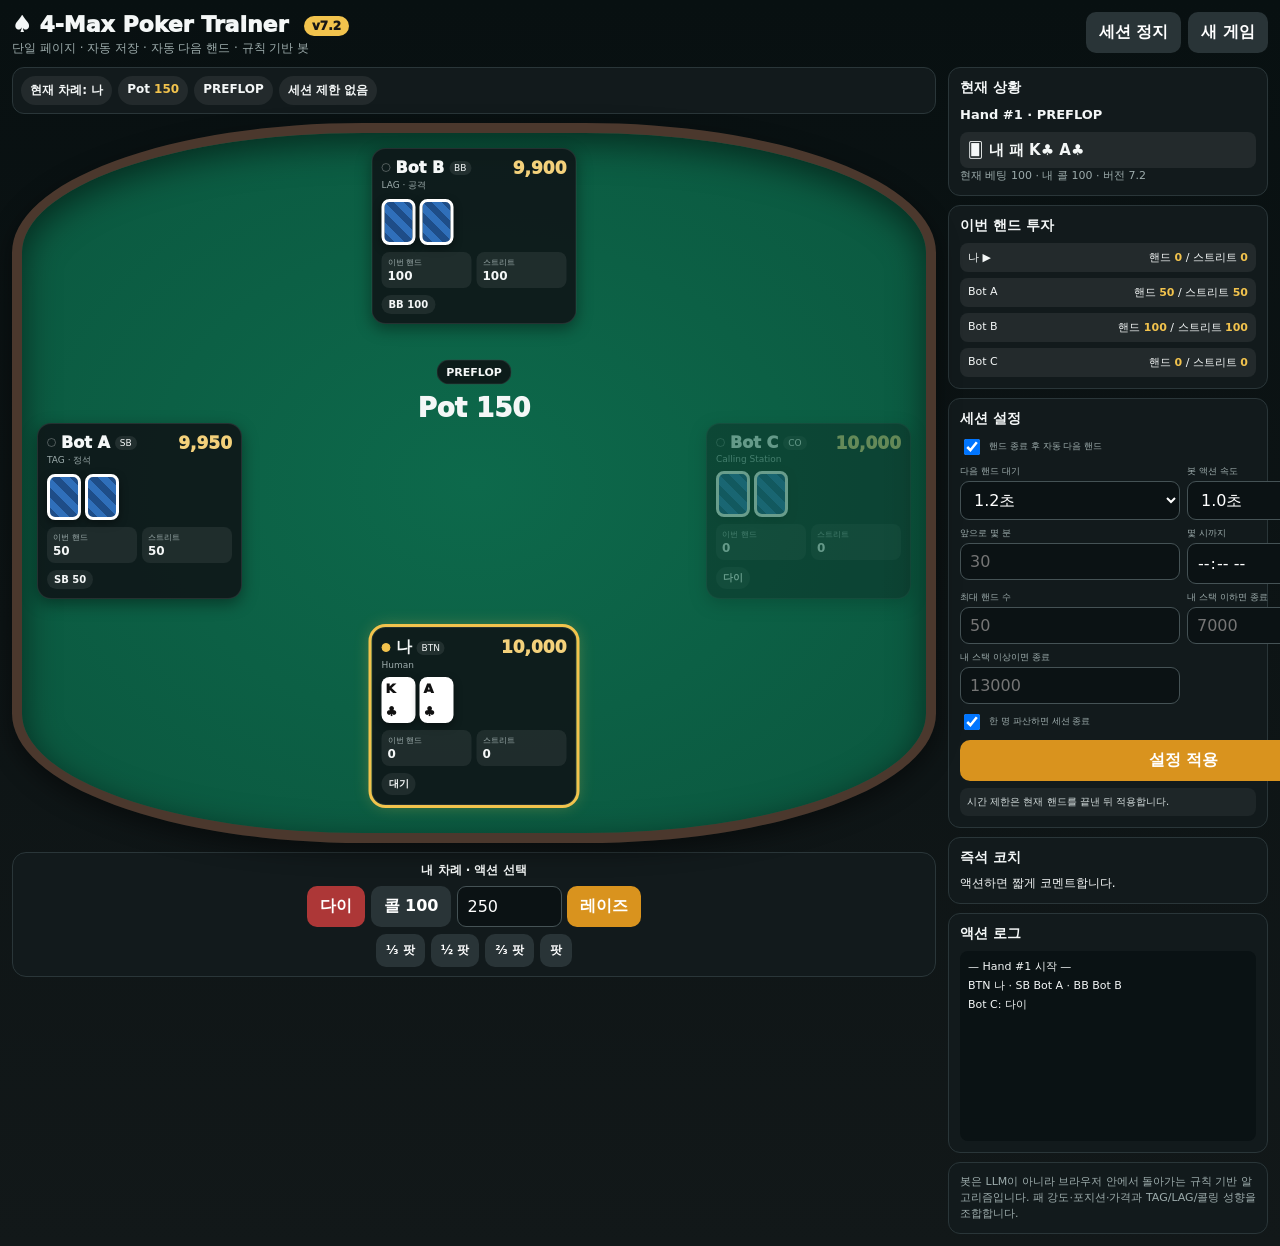
==== index.html @ 255a06b4 "Replace broken loader with standalone v7.2 page" ====
<!doctype html>
<html lang="ko">
<head>
<meta charset="utf-8">
<meta name="viewport" content="width=device-width,initial-scale=1,viewport-fit=cover">
<title>Poker Trainer v7.2</title>
<link rel="stylesheet" href="style.css?v=72">
</head>
<body>
<div class="wrap">
 <div class="top">
  <div><div class="brand">♠ 4-Max Poker Trainer <span class="badge">v7.2</span></div><div class="sub">단일 페이지 · 자동 저장 · 자동 다음 핸드 · 규칙 기반 봇</div></div>
  <div class="topBtns"><button id="pause">세션 정지</button><button id="new">새 게임</button></div>
 </div>

 <div class="layout">
  <div class="left">
   <div class="hud">
    <div class="chip" id="hTurn">현재 차례: -</div><div class="chip" id="hPot">Pot <b>0</b></div><div class="chip" id="hStreet">PRE-FLOP</div><div class="chip" id="hTimer">세션 제한 없음</div>
   </div>
   <div class="table">
    <div id="seat0" class="seat s0"></div><div id="seat1" class="seat s1"></div><div id="seat2" class="seat s2"></div><div id="seat3" class="seat s3"></div>
    <div class="center"><div class="street" id="street">PRE-FLOP</div><div class="pot" id="pot">Pot 0</div><div class="board" id="board"></div></div>
   </div>
   <div class="controls" id="controls">
    <div class="ctitle" id="ctitle">내 차례를 기다리는 중</div>
    <div class="mainActions">
     <button id="fold" class="danger">다이</button><button id="call">체크/콜</button>
     <div class="raise"><input id="amount" type="number" step="50" value="250"><button id="raise" class="primary">베팅/레이즈</button></div>
    </div>
    <div class="sizeActions"><button data-f=".333">⅓ 팟</button><button data-f=".5">½ 팟</button><button data-f=".667">⅔ 팟</button><button data-f="1">팟</button></div>
   </div>
  </div>

  <div class="side">
   <div class="panel"><h3>현재 상황</h3><div id="status" class="status"></div><div id="info" class="small"></div></div>
   <div class="panel"><h3>이번 핸드 투자</h3><div id="summary" class="sum"></div></div>
   <div class="panel">
    <h3>세션 설정</h3>
    <div class="grid">
     <div class="field wide"><label class="check"><input id="auto" type="checkbox" checked> 핸드 종료 후 자동 다음 핸드</label></div>
     <div class="field"><label>다음 핸드 대기</label><select id="nextDelay"><option value="800">0.8초</option><option value="1200" selected>1.2초</option><option value="1800">1.8초</option><option value="2500">2.5초</option></select></div>
     <div class="field"><label>봇 액션 속도</label><select id="botDelay"><option value="600">0.6초</option><option value="850">0.85초</option><option value="1000" selected>1.0초</option><option value="1300">1.3초</option></select></div>
     <div class="field"><label>앞으로 몇 분</label><input id="mins" type="number" min="0" placeholder="30"></div>
     <div class="field"><label>몇 시까지</label><input id="until" type="time"></div>
     <div class="field"><label>최대 핸드 수</label><input id="hands" type="number" min="0" placeholder="50"></div>
     <div class="field"><label>내 스택 이하면 종료</label><input id="loss" type="number" min="0" step="50" placeholder="7000"></div>
     <div class="field"><label>내 스택 이상이면 종료</label><input id="profit" type="number" min="0" step="50" placeholder="13000"></div>
     <div class="field wide"><label class="check"><input id="bust" type="checkbox" checked> 한 명 파산하면 세션 종료</label></div>
     <div class="field wide"><button id="apply" class="primary">설정 적용</button></div>
    </div><div class="msg" id="msg">시간 제한은 현재 핸드를 끝낸 뒤 적용합니다.</div>
   </div>
   <div class="panel"><h3>즉석 코치</h3><div id="coach" class="coach">액션하면 짧게 코멘트합니다.</div></div>
   <div class="panel"><h3>액션 로그</h3><div id="log" class="log"></div></div>
   <div class="panel small">봇은 LLM이 아니라 브라우저 안에서 돌아가는 규칙 기반 알고리즘입니다. 패 강도·포지션·가격과 TAG/LAG/콜링 성향을 조합합니다.</div>
  </div>
 </div>
</div>
<script src="app.js?v=72"></script>
</body>
</html>
---- style.css ----
:root{--bg:#091011;--panel:#121a1c;--line:#2a3639;--text:#f4f7f7;--muted:#9dacac;--gold:#f2c34d;--red:#ad3737;--felt:#0b573f;--felt2:#0d694b;--wood:#4b382d;--pill:#ffffff12}
*{box-sizing:border-box}html,body{margin:0;min-height:100%;background:linear-gradient(#081011,#121819);color:var(--text);font-family:system-ui,-apple-system,Segoe UI,Roboto,"Noto Sans KR",sans-serif}
button,input,select{font:inherit}button{border:0;border-radius:10px;padding:10px 13px;background:#293437;color:white;font-weight:800;cursor:pointer}button.primary{background:#d9931e}button.danger{background:var(--red)}button:disabled{opacity:.4}
input,select{background:#0b1214;color:#fff;border:1px solid #455255;border-radius:9px;padding:8px 9px}
.wrap{max-width:1320px;margin:auto;padding:12px}.top{display:flex;justify-content:space-between;gap:12px;align-items:flex-start;flex-wrap:wrap;margin-bottom:10px}
.brand{font-weight:950;font-size:22px}.badge{display:inline-block;margin-left:8px;padding:3px 8px;border-radius:999px;background:var(--gold);color:#161616;font-size:12px;vertical-align:2px}.sub{font-size:12px;color:var(--muted);margin-top:3px}
.topBtns{display:flex;gap:7px}.layout{display:grid;grid-template-columns:minmax(690px,1fr) 320px;gap:12px}.left{display:flex;flex-direction:column;gap:9px}
.hud{display:flex;gap:6px;flex-wrap:wrap;background:var(--panel);border:1px solid var(--line);border-radius:12px;padding:8px}.chip{background:var(--pill);border-radius:999px;padding:6px 9px;font-size:12px;font-weight:850}.chip b{color:var(--gold)}
.table{position:relative;min-height:720px;border:10px solid var(--wood);border-radius:38%/18%;background:radial-gradient(ellipse,var(--felt2),var(--felt));box-shadow:inset 0 10px 35px #0008,0 8px 25px #0007;overflow:hidden}
.center{position:absolute;left:50%;top:43%;transform:translate(-50%,-50%);text-align:center;width:72%;pointer-events:none}.street{display:inline-block;padding:5px 9px;border-radius:999px;background:#0d1517e8;border:1px solid #ffffff18;font-size:11px;font-weight:900}.pot{font-size:26px;font-weight:950;margin:8px 0}.board{display:flex;justify-content:center;gap:6px;min-height:78px}
.card{width:54px;height:75px;background:#fff;color:#111;border-radius:8px;display:flex;flex-direction:column;justify-content:space-between;padding:6px;box-shadow:0 3px 9px #0006;font-weight:950;font-size:19px}.card.red{color:#c42f2f}.card.back{background:repeating-linear-gradient(45deg,#1e4d88,#1e4d88 7px,#2f6fba 7px,#2f6fba 14px);border:3px solid #fff;color:transparent}
.seat{position:absolute;width:205px;padding:9px;background:#0f1719e8;border:1px solid #ffffff18;border-radius:14px;box-shadow:0 5px 16px #0006}.seat.turn{outline:3px solid var(--gold);box-shadow:0 0 17px #f2c34d55}.seat.fold{opacity:.38}.s0{left:50%;bottom:28px;transform:translateX(-50%)}.s1{left:15px;top:54%;transform:translateY(-50%)}.s2{left:50%;top:15px;transform:translateX(-50%)}.s3{right:15px;top:54%;transform:translateY(-50%)}
.head{display:flex;justify-content:space-between;gap:6px}.nl{display:flex;gap:5px;align-items:center;flex-wrap:wrap}.dot{width:9px;height:9px;border-radius:50%;border:1px solid #ffffff44}.dot.on{background:var(--gold);border-color:var(--gold)}.name{font-weight:950}.pos{font-size:9px;background:#ffffff16;border-radius:999px;padding:2px 5px}.style{font-size:9px;color:var(--muted);margin-top:2px}.stack{font-weight:950;color:#f3d17b;font-size:17px}.cards{display:flex;gap:4px;margin-top:7px;min-height:45px}.cards .card{width:34px;height:46px;font-size:13px;padding:4px}
.stats{display:grid;grid-template-columns:1fr 1fr;gap:5px;margin-top:7px}.stat{padding:5px 6px;border-radius:8px;background:var(--pill)}.lab{font-size:8px;color:var(--muted)}.val{font-size:12px;font-weight:900;margin-top:1px}.act{display:inline-block;margin-top:7px;background:#ffffff12;border-radius:999px;padding:4px 7px;font-size:10px;font-weight:850}
.controls{background:var(--panel);border:1px solid var(--line);border-radius:14px;padding:9px}.ctitle{text-align:center;font-size:12px;font-weight:900;margin-bottom:7px}.mainActions,.sizeActions{display:flex;justify-content:center;gap:6px;flex-wrap:wrap;align-items:center}.sizeActions{margin-top:7px}.sizeActions button{font-size:12px;padding:8px 10px}.raise{display:flex;gap:5px}.raise input{width:105px}
.side{display:flex;flex-direction:column;gap:9px}.panel{background:var(--panel);border:1px solid var(--line);border-radius:12px;padding:11px}.panel h3{font-size:14px;margin:0 0 8px}.status{font-size:13px;font-weight:800;line-height:1.5}.mine{margin-top:7px;padding:7px 8px;background:var(--pill);border-radius:8px;font-size:15px}.small{font-size:11px;color:var(--muted);line-height:1.45}.sum{display:grid;gap:6px}.sumrow{display:flex;justify-content:space-between;gap:7px;padding:7px 8px;background:var(--pill);border-radius:8px;font-size:11px}.sumrow strong{color:var(--gold)}.coach{font-size:12px;line-height:1.45}.log{height:190px;overflow:auto;background:#0a1214;border-radius:8px;padding:8px;font-size:11px;line-height:1.45}.log div{margin-bottom:3px}
.grid{display:grid;grid-template-columns:1fr 1fr;gap:7px}.field{display:flex;flex-direction:column;gap:3px}.field.wide{grid-column:1/-1}.field label{font-size:9px;color:var(--muted)}.check{display:flex;align-items:center;gap:6px;font-size:11px}.check input{width:16px;height:16px}.msg{margin-top:7px;padding:7px;background:#ffffff0d;border-radius:8px;font-size:10px;color:#d6dfdf}.good{color:#7ce0a5;font-weight:950}
@media(max-width:1080px){.layout{grid-template-columns:1fr}.side{order:2}}
@media(min-width:621px) and (max-width:900px){.wrap{padding:8px}.table{min-height:680px}.seat{width:175px}.s1{left:8px}.s3{right:8px}.center{top:41%;width:78%}}
@media(max-width:620px){
 body{padding-bottom:8px}.wrap{padding:6px}.brand{font-size:19px}.topBtns{width:100%}.topBtns button{flex:1}.hud{padding:6px}.chip{font-size:10px;padding:5px 7px}
 .table{min-height:635px;border-width:6px;border-radius:25px}.center{top:29%;width:96%}.pot{font-size:20px}.board{gap:4px;min-height:60px}.card{width:40px;height:57px;font-size:15px;padding:5px}
 .seat{width:138px;padding:6px}.s0{bottom:12px}.s1{left:4px;top:60%}.s2{top:5px}.s3{right:4px;top:60%}.name{font-size:11px}.stack{font-size:12px}.style{font-size:8px}.cards .card{width:30px;height:40px;font-size:11px}.stats{gap:3px}.stat{padding:4px}.lab{font-size:7px}.val{font-size:10px}.act{font-size:9px;padding:3px 5px}
 .controls{position:sticky;bottom:5px;z-index:30;box-shadow:0 8px 24px #000a}.mainActions button{padding:9px 10px}.sizeActions{gap:4px}.sizeActions button{font-size:11px;padding:7px 8px}.raise input{width:90px;padding:8px}.grid{grid-template-columns:1fr 1fr}.log{height:150px}
}
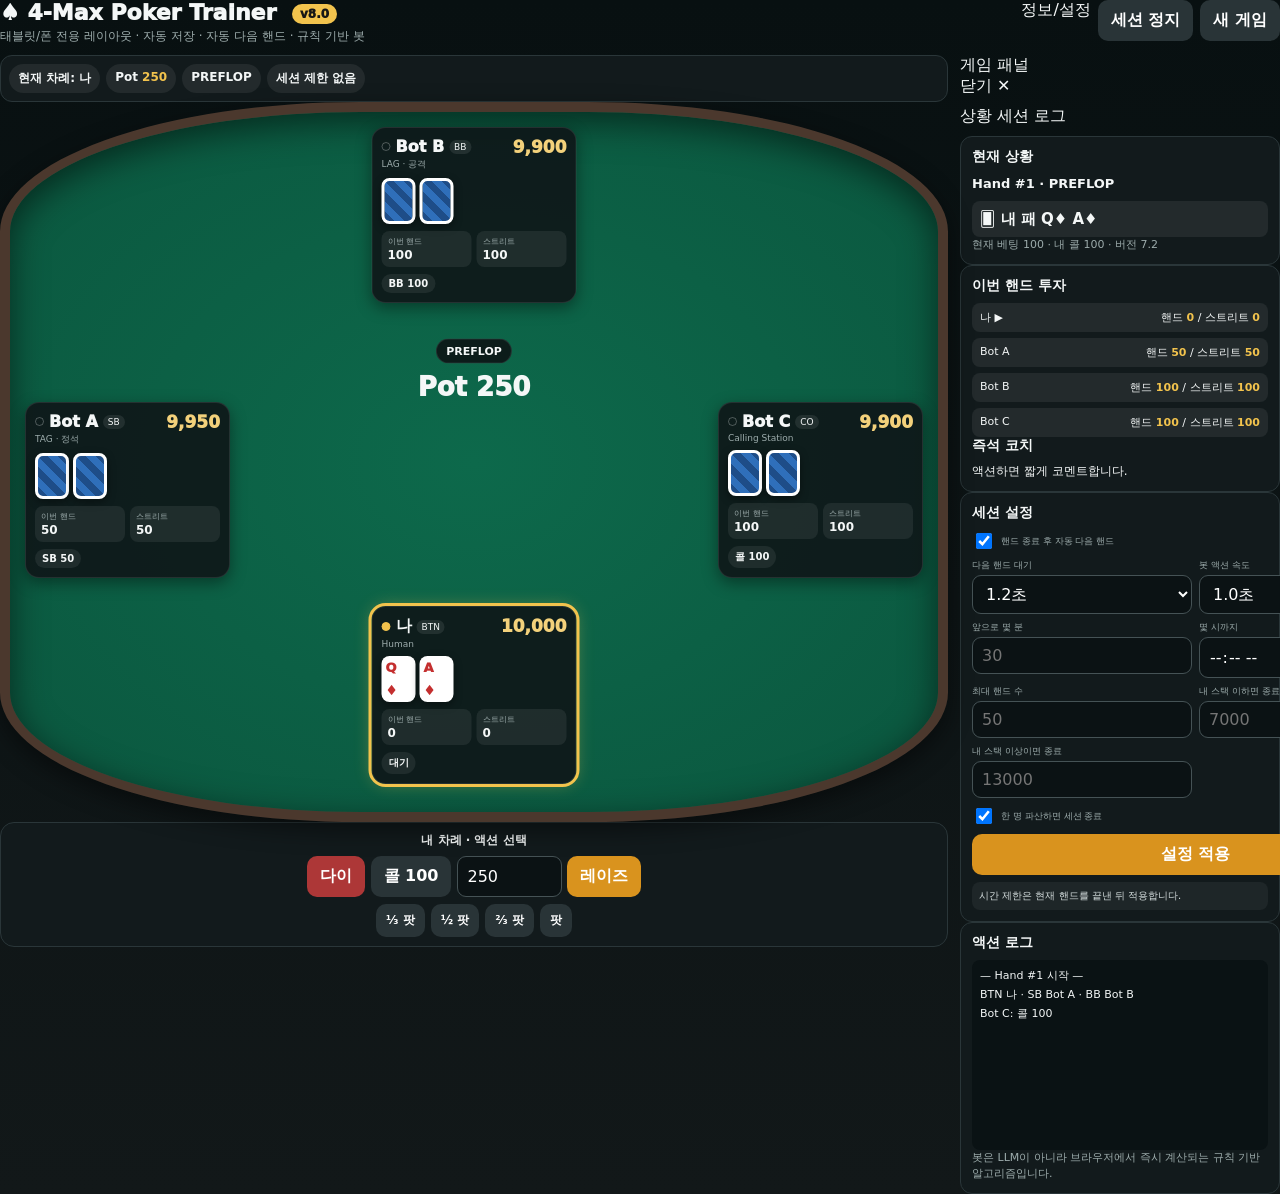
==== commit 0c49a48b: "v8 fixed tablet and phone layouts" ====
--- a/index.html
+++ b/index.html
@@ -3,59 +3,127 @@
 <head>
 <meta charset="utf-8">
 <meta name="viewport" content="width=device-width,initial-scale=1,viewport-fit=cover">
-<title>Poker Trainer v7.2</title>
-<link rel="stylesheet" href="style.css?v=72">
+<title>Poker Trainer v8.0</title>
+<link rel="stylesheet" href="style.css?v=80">
 </head>
 <body>
-<div class="wrap">
- <div class="top">
-  <div><div class="brand">♠ 4-Max Poker Trainer <span class="badge">v7.2</span></div><div class="sub">단일 페이지 · 자동 저장 · 자동 다음 핸드 · 규칙 기반 봇</div></div>
-  <div class="topBtns"><button id="pause">세션 정지</button><button id="new">새 게임</button></div>
- </div>
+<input type="checkbox" id="mobilePanelToggle" hidden>
+<div class="app">
+  <header class="top">
+    <div>
+      <div class="brand">♠ 4-Max Poker Trainer <span class="badge">v8.0</span></div>
+      <div class="sub">태블릿/폰 전용 레이아웃 · 자동 저장 · 자동 다음 핸드 · 규칙 기반 봇</div>
+    </div>
+    <div class="topBtns">
+      <label for="mobilePanelToggle" class="mobileInfoBtn">정보/설정</label>
+      <button id="pause">세션 정지</button>
+      <button id="new">새 게임</button>
+    </div>
+  </header>
 
- <div class="layout">
-  <div class="left">
-   <div class="hud">
-    <div class="chip" id="hTurn">현재 차례: -</div><div class="chip" id="hPot">Pot <b>0</b></div><div class="chip" id="hStreet">PRE-FLOP</div><div class="chip" id="hTimer">세션 제한 없음</div>
-   </div>
-   <div class="table">
-    <div id="seat0" class="seat s0"></div><div id="seat1" class="seat s1"></div><div id="seat2" class="seat s2"></div><div id="seat3" class="seat s3"></div>
-    <div class="center"><div class="street" id="street">PRE-FLOP</div><div class="pot" id="pot">Pot 0</div><div class="board" id="board"></div></div>
-   </div>
-   <div class="controls" id="controls">
-    <div class="ctitle" id="ctitle">내 차례를 기다리는 중</div>
-    <div class="mainActions">
-     <button id="fold" class="danger">다이</button><button id="call">체크/콜</button>
-     <div class="raise"><input id="amount" type="number" step="50" value="250"><button id="raise" class="primary">베팅/레이즈</button></div>
-    </div>
-    <div class="sizeActions"><button data-f=".333">⅓ 팟</button><button data-f=".5">½ 팟</button><button data-f=".667">⅔ 팟</button><button data-f="1">팟</button></div>
-   </div>
+  <div class="layout">
+    <main class="gameArea">
+      <div class="hud">
+        <div class="chip" id="hTurn">현재 차례: -</div>
+        <div class="chip" id="hPot">Pot <b>0</b></div>
+        <div class="chip" id="hStreet">PRE-FLOP</div>
+        <div class="chip" id="hTimer">세션 제한 없음</div>
+      </div>
+
+      <section class="table">
+        <div id="seat0" class="seat s0"></div>
+        <div id="seat1" class="seat s1"></div>
+        <div id="seat2" class="seat s2"></div>
+        <div id="seat3" class="seat s3"></div>
+
+        <div class="center">
+          <div class="street" id="street">PRE-FLOP</div>
+          <div class="pot" id="pot">Pot 0</div>
+          <div class="board" id="board"></div>
+        </div>
+      </section>
+
+      <section class="controls" id="controls">
+        <div class="ctitle" id="ctitle">내 차례를 기다리는 중</div>
+        <div class="mainActions">
+          <button id="fold" class="danger">다이</button>
+          <button id="call">체크/콜</button>
+          <div class="raise">
+            <input id="amount" type="number" step="50" value="250">
+            <button id="raise" class="primary">베팅/레이즈</button>
+          </div>
+        </div>
+        <div class="sizeActions">
+          <button data-f=".333">⅓ 팟</button>
+          <button data-f=".5">½ 팟</button>
+          <button data-f=".667">⅔ 팟</button>
+          <button data-f="1">팟</button>
+        </div>
+      </section>
+    </main>
+
+    <aside class="side">
+      <div class="sideTop">
+        <div class="sideTitle">게임 패널</div>
+        <label for="mobilePanelToggle" class="mobileClose">닫기 ✕</label>
+      </div>
+
+      <input type="radio" name="sideTab" id="tabGame" checked hidden>
+      <input type="radio" name="sideTab" id="tabSession" hidden>
+      <input type="radio" name="sideTab" id="tabLog" hidden>
+
+      <nav class="tabNav">
+        <label for="tabGame">상황</label>
+        <label for="tabSession">세션</label>
+        <label for="tabLog">로그</label>
+      </nav>
+
+      <div class="tabArea">
+        <section class="tabPanel gameTab">
+          <div class="panel compact">
+            <h3>현재 상황</h3>
+            <div id="status" class="status"></div>
+            <div id="info" class="small"></div>
+          </div>
+
+          <div class="panel compact grow">
+            <h3>이번 핸드 투자</h3>
+            <div id="summary" class="sum"></div>
+            <h3 class="coachHeading">즉석 코치</h3>
+            <div id="coach" class="coach">액션하면 짧게 코멘트합니다.</div>
+          </div>
+        </section>
+
+        <section class="tabPanel sessionTab">
+          <div class="panel settingsPanel">
+            <h3>세션 설정</h3>
+            <div class="grid">
+              <div class="field wide"><label class="check"><input id="auto" type="checkbox" checked> 핸드 종료 후 자동 다음 핸드</label></div>
+              <div class="field"><label>다음 핸드 대기</label><select id="nextDelay"><option value="800">0.8초</option><option value="1200" selected>1.2초</option><option value="1800">1.8초</option><option value="2500">2.5초</option></select></div>
+              <div class="field"><label>봇 액션 속도</label><select id="botDelay"><option value="600">0.6초</option><option value="850">0.85초</option><option value="1000" selected>1.0초</option><option value="1300">1.3초</option></select></div>
+              <div class="field"><label>앞으로 몇 분</label><input id="mins" type="number" min="0" placeholder="30"></div>
+              <div class="field"><label>몇 시까지</label><input id="until" type="time"></div>
+              <div class="field"><label>최대 핸드 수</label><input id="hands" type="number" min="0" placeholder="50"></div>
+              <div class="field"><label>내 스택 이하면 종료</label><input id="loss" type="number" min="0" step="50" placeholder="7000"></div>
+              <div class="field"><label>내 스택 이상이면 종료</label><input id="profit" type="number" min="0" step="50" placeholder="13000"></div>
+              <div class="field wide"><label class="check"><input id="bust" type="checkbox" checked> 한 명 파산하면 세션 종료</label></div>
+              <div class="field wide"><button id="apply" class="primary">설정 적용</button></div>
+            </div>
+            <div class="msg" id="msg">시간 제한은 현재 핸드를 끝낸 뒤 적용합니다.</div>
+          </div>
+        </section>
+
+        <section class="tabPanel logTab">
+          <div class="panel logPanel">
+            <h3>액션 로그</h3>
+            <div id="log" class="log"></div>
+            <div class="small note">봇은 LLM이 아니라 브라우저에서 즉시 계산되는 규칙 기반 알고리즘입니다.</div>
+          </div>
+        </section>
+      </div>
+    </aside>
   </div>
-
-  <div class="side">
-   <div class="panel"><h3>현재 상황</h3><div id="status" class="status"></div><div id="info" class="small"></div></div>
-   <div class="panel"><h3>이번 핸드 투자</h3><div id="summary" class="sum"></div></div>
-   <div class="panel">
-    <h3>세션 설정</h3>
-    <div class="grid">
-     <div class="field wide"><label class="check"><input id="auto" type="checkbox" checked> 핸드 종료 후 자동 다음 핸드</label></div>
-     <div class="field"><label>다음 핸드 대기</label><select id="nextDelay"><option value="800">0.8초</option><option value="1200" selected>1.2초</option><option value="1800">1.8초</option><option value="2500">2.5초</option></select></div>
-     <div class="field"><label>봇 액션 속도</label><select id="botDelay"><option value="600">0.6초</option><option value="850">0.85초</option><option value="1000" selected>1.0초</option><option value="1300">1.3초</option></select></div>
-     <div class="field"><label>앞으로 몇 분</label><input id="mins" type="number" min="0" placeholder="30"></div>
-     <div class="field"><label>몇 시까지</label><input id="until" type="time"></div>
-     <div class="field"><label>최대 핸드 수</label><input id="hands" type="number" min="0" placeholder="50"></div>
-     <div class="field"><label>내 스택 이하면 종료</label><input id="loss" type="number" min="0" step="50" placeholder="7000"></div>
-     <div class="field"><label>내 스택 이상이면 종료</label><input id="profit" type="number" min="0" step="50" placeholder="13000"></div>
-     <div class="field wide"><label class="check"><input id="bust" type="checkbox" checked> 한 명 파산하면 세션 종료</label></div>
-     <div class="field wide"><button id="apply" class="primary">설정 적용</button></div>
-    </div><div class="msg" id="msg">시간 제한은 현재 핸드를 끝낸 뒤 적용합니다.</div>
-   </div>
-   <div class="panel"><h3>즉석 코치</h3><div id="coach" class="coach">액션하면 짧게 코멘트합니다.</div></div>
-   <div class="panel"><h3>액션 로그</h3><div id="log" class="log"></div></div>
-   <div class="panel small">봇은 LLM이 아니라 브라우저 안에서 돌아가는 규칙 기반 알고리즘입니다. 패 강도·포지션·가격과 TAG/LAG/콜링 성향을 조합합니다.</div>
-  </div>
- </div>
 </div>
-<script src="app.js?v=72"></script>
+<script src="app.js?v=80"></script>
 </body>
-</html>
+</html>
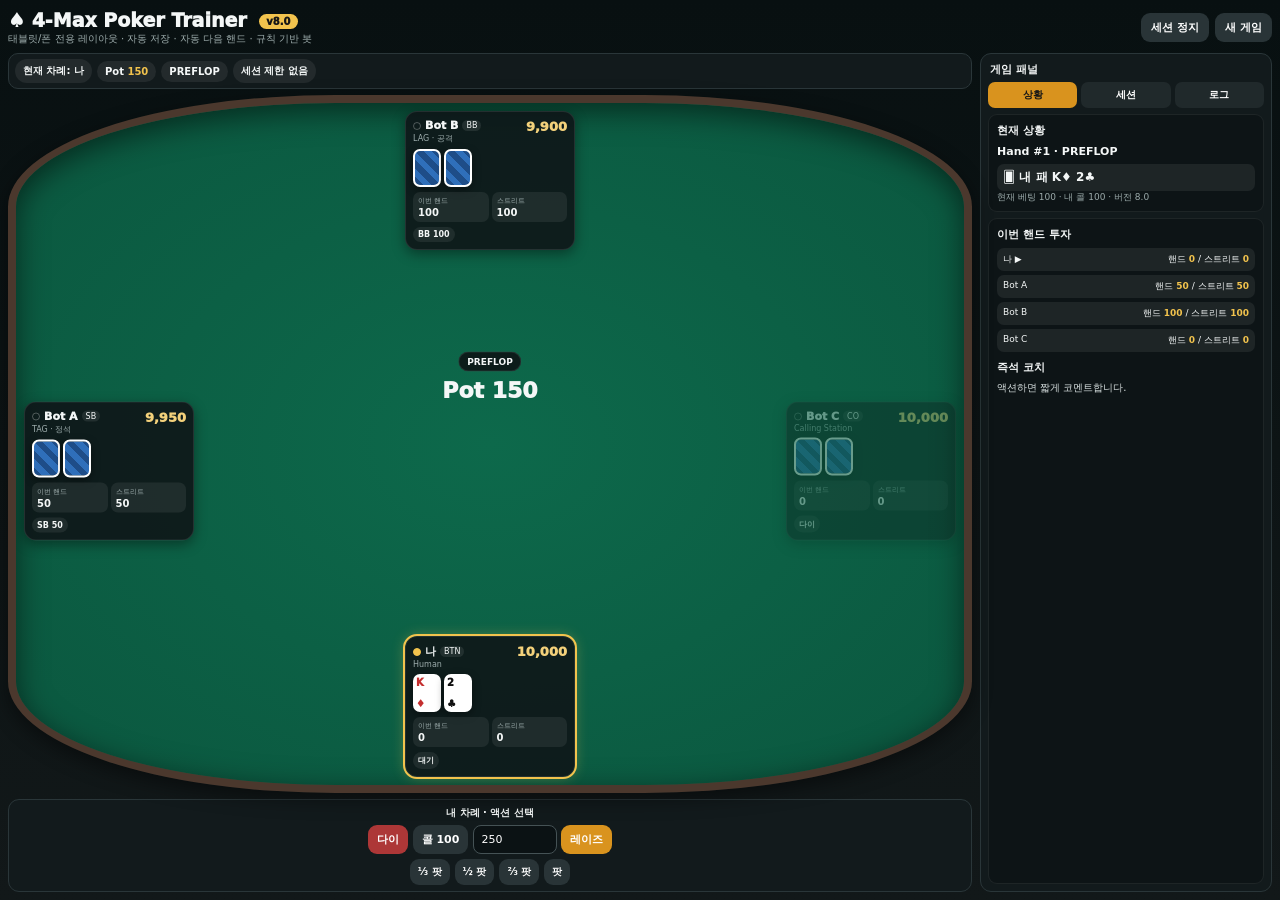
==== commit c77af3d7: "show v8 consistently in runtime status" ====
--- a/index.html
+++ b/index.html
@@ -125,5 +125,18 @@
   </div>
 </div>
 <script src="app.js?v=80"></script>
+<script>
+(function(){
+  const base=window.render;
+  if(typeof base==='function'){
+    window.render=function(){
+      base();
+      const info=document.getElementById('info');
+      if(info) info.textContent=info.textContent.replace(/버전\s+\S+/,'버전 8.0');
+    };
+    window.render();
+  }
+})();
+</script>
 </body>
 </html>
--- a/style.css
+++ b/style.css
@@ -1,25 +1,78 @@
-:root{--bg:#091011;--panel:#121a1c;--line:#2a3639;--text:#f4f7f7;--muted:#9dacac;--gold:#f2c34d;--red:#ad3737;--felt:#0b573f;--felt2:#0d694b;--wood:#4b382d;--pill:#ffffff12}
-*{box-sizing:border-box}html,body{margin:0;min-height:100%;background:linear-gradient(#081011,#121819);color:var(--text);font-family:system-ui,-apple-system,Segoe UI,Roboto,"Noto Sans KR",sans-serif}
-button,input,select{font:inherit}button{border:0;border-radius:10px;padding:10px 13px;background:#293437;color:white;font-weight:800;cursor:pointer}button.primary{background:#d9931e}button.danger{background:var(--red)}button:disabled{opacity:.4}
-input,select{background:#0b1214;color:#fff;border:1px solid #455255;border-radius:9px;padding:8px 9px}
-.wrap{max-width:1320px;margin:auto;padding:12px}.top{display:flex;justify-content:space-between;gap:12px;align-items:flex-start;flex-wrap:wrap;margin-bottom:10px}
-.brand{font-weight:950;font-size:22px}.badge{display:inline-block;margin-left:8px;padding:3px 8px;border-radius:999px;background:var(--gold);color:#161616;font-size:12px;vertical-align:2px}.sub{font-size:12px;color:var(--muted);margin-top:3px}
-.topBtns{display:flex;gap:7px}.layout{display:grid;grid-template-columns:minmax(690px,1fr) 320px;gap:12px}.left{display:flex;flex-direction:column;gap:9px}
-.hud{display:flex;gap:6px;flex-wrap:wrap;background:var(--panel);border:1px solid var(--line);border-radius:12px;padding:8px}.chip{background:var(--pill);border-radius:999px;padding:6px 9px;font-size:12px;font-weight:850}.chip b{color:var(--gold)}
-.table{position:relative;min-height:720px;border:10px solid var(--wood);border-radius:38%/18%;background:radial-gradient(ellipse,var(--felt2),var(--felt));box-shadow:inset 0 10px 35px #0008,0 8px 25px #0007;overflow:hidden}
-.center{position:absolute;left:50%;top:43%;transform:translate(-50%,-50%);text-align:center;width:72%;pointer-events:none}.street{display:inline-block;padding:5px 9px;border-radius:999px;background:#0d1517e8;border:1px solid #ffffff18;font-size:11px;font-weight:900}.pot{font-size:26px;font-weight:950;margin:8px 0}.board{display:flex;justify-content:center;gap:6px;min-height:78px}
-.card{width:54px;height:75px;background:#fff;color:#111;border-radius:8px;display:flex;flex-direction:column;justify-content:space-between;padding:6px;box-shadow:0 3px 9px #0006;font-weight:950;font-size:19px}.card.red{color:#c42f2f}.card.back{background:repeating-linear-gradient(45deg,#1e4d88,#1e4d88 7px,#2f6fba 7px,#2f6fba 14px);border:3px solid #fff;color:transparent}
-.seat{position:absolute;width:205px;padding:9px;background:#0f1719e8;border:1px solid #ffffff18;border-radius:14px;box-shadow:0 5px 16px #0006}.seat.turn{outline:3px solid var(--gold);box-shadow:0 0 17px #f2c34d55}.seat.fold{opacity:.38}.s0{left:50%;bottom:28px;transform:translateX(-50%)}.s1{left:15px;top:54%;transform:translateY(-50%)}.s2{left:50%;top:15px;transform:translateX(-50%)}.s3{right:15px;top:54%;transform:translateY(-50%)}
-.head{display:flex;justify-content:space-between;gap:6px}.nl{display:flex;gap:5px;align-items:center;flex-wrap:wrap}.dot{width:9px;height:9px;border-radius:50%;border:1px solid #ffffff44}.dot.on{background:var(--gold);border-color:var(--gold)}.name{font-weight:950}.pos{font-size:9px;background:#ffffff16;border-radius:999px;padding:2px 5px}.style{font-size:9px;color:var(--muted);margin-top:2px}.stack{font-weight:950;color:#f3d17b;font-size:17px}.cards{display:flex;gap:4px;margin-top:7px;min-height:45px}.cards .card{width:34px;height:46px;font-size:13px;padding:4px}
-.stats{display:grid;grid-template-columns:1fr 1fr;gap:5px;margin-top:7px}.stat{padding:5px 6px;border-radius:8px;background:var(--pill)}.lab{font-size:8px;color:var(--muted)}.val{font-size:12px;font-weight:900;margin-top:1px}.act{display:inline-block;margin-top:7px;background:#ffffff12;border-radius:999px;padding:4px 7px;font-size:10px;font-weight:850}
-.controls{background:var(--panel);border:1px solid var(--line);border-radius:14px;padding:9px}.ctitle{text-align:center;font-size:12px;font-weight:900;margin-bottom:7px}.mainActions,.sizeActions{display:flex;justify-content:center;gap:6px;flex-wrap:wrap;align-items:center}.sizeActions{margin-top:7px}.sizeActions button{font-size:12px;padding:8px 10px}.raise{display:flex;gap:5px}.raise input{width:105px}
-.side{display:flex;flex-direction:column;gap:9px}.panel{background:var(--panel);border:1px solid var(--line);border-radius:12px;padding:11px}.panel h3{font-size:14px;margin:0 0 8px}.status{font-size:13px;font-weight:800;line-height:1.5}.mine{margin-top:7px;padding:7px 8px;background:var(--pill);border-radius:8px;font-size:15px}.small{font-size:11px;color:var(--muted);line-height:1.45}.sum{display:grid;gap:6px}.sumrow{display:flex;justify-content:space-between;gap:7px;padding:7px 8px;background:var(--pill);border-radius:8px;font-size:11px}.sumrow strong{color:var(--gold)}.coach{font-size:12px;line-height:1.45}.log{height:190px;overflow:auto;background:#0a1214;border-radius:8px;padding:8px;font-size:11px;line-height:1.45}.log div{margin-bottom:3px}
-.grid{display:grid;grid-template-columns:1fr 1fr;gap:7px}.field{display:flex;flex-direction:column;gap:3px}.field.wide{grid-column:1/-1}.field label{font-size:9px;color:var(--muted)}.check{display:flex;align-items:center;gap:6px;font-size:11px}.check input{width:16px;height:16px}.msg{margin-top:7px;padding:7px;background:#ffffff0d;border-radius:8px;font-size:10px;color:#d6dfdf}.good{color:#7ce0a5;font-weight:950}
-@media(max-width:1080px){.layout{grid-template-columns:1fr}.side{order:2}}
-@media(min-width:621px) and (max-width:900px){.wrap{padding:8px}.table{min-height:680px}.seat{width:175px}.s1{left:8px}.s3{right:8px}.center{top:41%;width:78%}}
-@media(max-width:620px){
- body{padding-bottom:8px}.wrap{padding:6px}.brand{font-size:19px}.topBtns{width:100%}.topBtns button{flex:1}.hud{padding:6px}.chip{font-size:10px;padding:5px 7px}
- .table{min-height:635px;border-width:6px;border-radius:25px}.center{top:29%;width:96%}.pot{font-size:20px}.board{gap:4px;min-height:60px}.card{width:40px;height:57px;font-size:15px;padding:5px}
- .seat{width:138px;padding:6px}.s0{bottom:12px}.s1{left:4px;top:60%}.s2{top:5px}.s3{right:4px;top:60%}.name{font-size:11px}.stack{font-size:12px}.style{font-size:8px}.cards .card{width:30px;height:40px;font-size:11px}.stats{gap:3px}.stat{padding:4px}.lab{font-size:7px}.val{font-size:10px}.act{font-size:9px;padding:3px 5px}
- .controls{position:sticky;bottom:5px;z-index:30;box-shadow:0 8px 24px #000a}.mainActions button{padding:9px 10px}.sizeActions{gap:4px}.sizeActions button{font-size:11px;padding:7px 8px}.raise input{width:90px;padding:8px}.grid{grid-template-columns:1fr 1fr}.log{height:150px}
+:root{
+  --bg:#091011;--panel:#121a1c;--line:#2a3639;--text:#f4f7f7;--muted:#9dacac;
+  --gold:#f2c34d;--red:#ad3737;--felt:#0b573f;--felt2:#0d694b;--wood:#4b382d;--pill:#ffffff12
 }
+*{box-sizing:border-box}
+html,body{margin:0;width:100%;height:100%;overflow:hidden;background:linear-gradient(#081011,#121819);color:var(--text);font-family:system-ui,-apple-system,Segoe UI,Roboto,"Noto Sans KR",sans-serif}
+body{overscroll-behavior:none}
+button,input,select{font:inherit}
+button,.mobileInfoBtn,.mobileClose,.tabNav label{border:0;border-radius:9px;padding:8px 11px;background:#293437;color:#fff;font-weight:800;cursor:pointer;text-decoration:none}
+button.primary{background:#d9931e}button.danger{background:var(--red)}button:disabled{opacity:.4}
+input,select{min-width:0;background:#0b1214;color:#fff;border:1px solid #455255;border-radius:8px;padding:7px 8px}
+.app{height:100dvh;min-height:0;overflow:hidden;display:grid;grid-template-rows:auto minmax(0,1fr);padding:8px;gap:7px}
+.top{min-height:38px;display:flex;justify-content:space-between;gap:10px;align-items:center}
+.brand{font-weight:950;font-size:19px;white-space:nowrap}.badge{display:inline-block;margin-left:6px;padding:2px 7px;border-radius:999px;background:var(--gold);color:#161616;font-size:10px;vertical-align:2px}
+.sub{font-size:10px;color:var(--muted);margin-top:1px}
+.topBtns{display:flex;gap:6px;align-items:center}.topBtns button,.mobileInfoBtn{padding:7px 10px;font-size:11px}.mobileInfoBtn{display:none}
+.layout{min-height:0;height:100%;display:grid;grid-template-columns:minmax(0,1fr) 292px;gap:8px}
+.gameArea{min-width:0;min-height:0;height:100%;display:grid;grid-template-rows:auto minmax(0,1fr) auto;gap:6px}
+.hud{min-height:34px;display:flex;gap:5px;align-items:center;overflow:hidden;background:var(--panel);border:1px solid var(--line);border-radius:10px;padding:5px 6px}
+.chip{flex:0 0 auto;background:var(--pill);border-radius:999px;padding:5px 8px;font-size:10px;font-weight:850;white-space:nowrap}.chip b{color:var(--gold)}
+.table{min-height:0;height:100%;position:relative;overflow:hidden;border:8px solid var(--wood);border-radius:34%/16%;background:radial-gradient(ellipse,var(--felt2),var(--felt));box-shadow:inset 0 8px 30px #0008,0 6px 20px #0007}
+.center{position:absolute;left:50%;top:45%;transform:translate(-50%,-50%);text-align:center;width:55%;pointer-events:none}
+.street{display:inline-block;padding:4px 8px;border-radius:999px;background:#0d1517e8;border:1px solid #ffffff18;font-size:9px;font-weight:900}
+.pot{font-size:22px;font-weight:950;margin:6px 0}
+.board{display:flex;justify-content:center;gap:5px;min-height:62px}
+.card{width:44px;height:61px;background:#fff;color:#111;border-radius:7px;display:flex;flex-direction:column;justify-content:space-between;padding:5px;box-shadow:0 3px 8px #0006;font-weight:950;font-size:16px}
+.card.red{color:#c42f2f}.card.back{background:repeating-linear-gradient(45deg,#1e4d88,#1e4d88 6px,#2f6fba 6px,#2f6fba 12px);border:2px solid #fff;color:transparent}
+.seat{position:absolute;width:170px;padding:7px;background:#0f1719e8;border:1px solid #ffffff18;border-radius:12px;box-shadow:0 4px 13px #0006}
+.seat.turn{outline:2px solid var(--gold);box-shadow:0 0 14px #f2c34d55}.seat.fold{opacity:.38}
+.s0{left:50%;bottom:8px;transform:translateX(-50%)}.s1{left:8px;top:54%;transform:translateY(-50%)}.s2{left:50%;top:8px;transform:translateX(-50%)}.s3{right:8px;top:54%;transform:translateY(-50%)}
+.head{display:flex;justify-content:space-between;gap:5px}.nl{display:flex;gap:4px;align-items:center;flex-wrap:wrap}.dot{width:8px;height:8px;border-radius:50%;border:1px solid #ffffff44}.dot.on{background:var(--gold);border-color:var(--gold)}
+.name{font-weight:950;font-size:11px}.pos{font-size:8px;background:#ffffff16;border-radius:999px;padding:1px 4px}.style{font-size:8px;color:var(--muted);margin-top:1px}.stack{font-weight:950;color:#f3d17b;font-size:13px}
+.cards{display:flex;gap:3px;margin-top:5px;min-height:36px}.cards .card{width:28px;height:38px;font-size:10px;padding:3px}
+.stats{display:grid;grid-template-columns:1fr 1fr;gap:3px;margin-top:5px}.stat{padding:4px 5px;border-radius:7px;background:var(--pill)}.lab{font-size:7px;color:var(--muted)}.val{font-size:10px;font-weight:900;margin-top:1px}
+.act{display:inline-block;margin-top:5px;background:#ffffff12;border-radius:999px;padding:3px 5px;font-size:8px;font-weight:850}
+.controls{flex:0 0 auto;background:var(--panel);border:1px solid var(--line);border-radius:11px;padding:6px}
+.ctitle{text-align:center;font-size:10px;font-weight:900;margin-bottom:5px}.mainActions,.sizeActions{display:flex;justify-content:center;gap:5px;flex-wrap:wrap;align-items:center}
+.mainActions button{padding:7px 9px;font-size:11px}.raise{display:flex;gap:4px}.raise input{width:84px;padding:6px 7px;font-size:11px}.sizeActions{margin-top:5px}.sizeActions button{font-size:10px;padding:6px 8px}
+
+.side{min-height:0;height:100%;display:grid;grid-template-rows:auto auto minmax(0,1fr);background:var(--panel);border:1px solid var(--line);border-radius:11px;padding:7px;overflow:hidden}
+.sideTop{display:flex;justify-content:space-between;align-items:center;padding:1px 2px 5px}.sideTitle{font-size:11px;font-weight:900}.mobileClose{display:none;font-size:10px;padding:5px 8px}
+.tabNav{display:grid;grid-template-columns:repeat(3,1fr);gap:4px;margin-bottom:6px}.tabNav label{border-radius:7px;text-align:center;font-size:10px;padding:6px 7px;background:#20292b}
+#tabGame:checked~.tabNav label[for=tabGame],#tabSession:checked~.tabNav label[for=tabSession],#tabLog:checked~.tabNav label[for=tabLog]{background:#d9931e;color:#171717}
+.tabArea{min-height:0;overflow:hidden}.tabPanel{height:100%;display:none;min-height:0}.gameTab{grid-template-rows:auto minmax(0,1fr);gap:6px}.panel{min-height:0;background:#0d1416;border:1px solid #ffffff12;border-radius:9px;padding:8px}.panel h3{font-size:11px;margin:0 0 6px}.compact{padding:8px}.grow{overflow:hidden}
+#tabGame:checked~.tabArea .gameTab{display:grid}#tabSession:checked~.tabArea .sessionTab{display:block}#tabLog:checked~.tabArea .logTab{display:block}
+.status{font-size:11px;font-weight:800;line-height:1.4}.mine{margin-top:5px;padding:5px 6px;background:var(--pill);border-radius:7px;font-size:12px}.small{font-size:9px;color:var(--muted);line-height:1.35}
+.sum{display:grid;gap:4px}.sumrow{display:flex;justify-content:space-between;gap:5px;padding:5px 6px;background:var(--pill);border-radius:7px;font-size:9px}.sumrow strong{color:var(--gold)}
+.coachHeading{margin-top:8px!important}.coach{font-size:10px;line-height:1.4;color:#d9e1e1}
+.settingsPanel{height:100%;overflow:auto}.grid{display:grid;grid-template-columns:1fr 1fr;gap:5px}.field{display:flex;flex-direction:column;gap:2px}.field.wide{grid-column:1/-1}.field label{font-size:8px;color:var(--muted)}.check{display:flex;align-items:center;gap:5px;font-size:9px}.check input{width:14px;height:14px}.field input,.field select{font-size:10px;padding:6px}.field button{font-size:10px;padding:7px}.msg{margin-top:5px;padding:5px;background:#ffffff0d;border-radius:7px;font-size:8px;color:#d6dfdf}
+.logPanel{height:100%;display:grid;grid-template-rows:auto minmax(0,1fr) auto;min-height:0}.log{min-height:0;height:auto;overflow:auto;background:#081012;border-radius:7px;padding:7px;font-size:9px;line-height:1.4}.log div{margin-bottom:2px}.note{padding-top:5px}.good{color:#7ce0a5;font-weight:950}
+
+@media(max-width:699px), (max-height:520px) and (max-width:950px){
+  .app{padding:5px;gap:5px}
+  .top{min-height:32px}.brand{font-size:15px}.badge{font-size:8px;margin-left:4px}.sub{display:none}
+  .topBtns{gap:4px}.topBtns button,.mobileInfoBtn{font-size:9px;padding:6px 7px}.mobileInfoBtn{display:inline-block}
+  .layout{display:block;min-height:0}.gameArea{height:100%;grid-template-rows:auto minmax(0,1fr) auto;gap:4px}
+  .hud{min-height:28px;padding:4px;gap:3px}.chip{font-size:8px;padding:4px 6px}
+  .table{border-width:5px;border-radius:22px}
+  .center{top:32%;width:92%}.street{font-size:8px}.pot{font-size:17px;margin:4px 0}.board{gap:3px;min-height:49px}.card{width:34px;height:47px;font-size:12px;padding:4px}
+  .seat{width:118px;padding:5px;border-radius:9px}.s0{bottom:5px}.s1{left:3px;top:61%}.s2{top:3px}.s3{right:3px;top:61%}
+  .name{font-size:9px}.pos{font-size:6px}.style{display:none}.stack{font-size:10px}.cards{margin-top:3px;min-height:28px}.cards .card{width:22px;height:29px;font-size:8px;padding:2px}
+  .stats{margin-top:3px;gap:2px}.stat{padding:3px}.lab{font-size:6px}.val{font-size:8px}.act{font-size:7px;margin-top:3px;padding:2px 4px}
+  .controls{padding:5px}.ctitle{font-size:8px;margin-bottom:3px}.mainActions{gap:4px}.mainActions button{font-size:9px;padding:6px 7px}.raise input{width:72px;font-size:9px;padding:5px}.sizeActions{margin-top:4px;gap:3px}.sizeActions button{font-size:8px;padding:5px 6px}
+  .side{display:none;position:fixed;z-index:100;inset:5px;background:#10181af7;border-radius:12px;padding:8px;box-shadow:0 0 0 100vmax #0009}
+  #mobilePanelToggle:checked + .app .side{display:grid}
+  .mobileClose{display:inline-block}
+  .sideTitle{font-size:12px}.tabNav label{font-size:11px;padding:8px}
+  .panel h3{font-size:12px}.status{font-size:12px}.mine{font-size:13px}.small{font-size:10px}.sumrow{font-size:10px}.coach{font-size:11px}
+  .settingsPanel{overflow:auto}.grid{gap:7px}.field label{font-size:9px}.field input,.field select{font-size:11px;padding:7px}.check{font-size:10px}.field button{font-size:11px}
+  .log{font-size:10px}
+}
+
+@media(min-width:700px) and (max-width:1100px){
+  .layout{grid-template-columns:minmax(0,1fr) 260px}
+  .seat{width:155px}.center{width:52%}
+  .brand{font-size:17px}.sub{font-size:9px}
+  .panel h3{font-size:10px}.status{font-size:10px}.sumrow{font-size:8px}.coach{font-size:9px}
+}
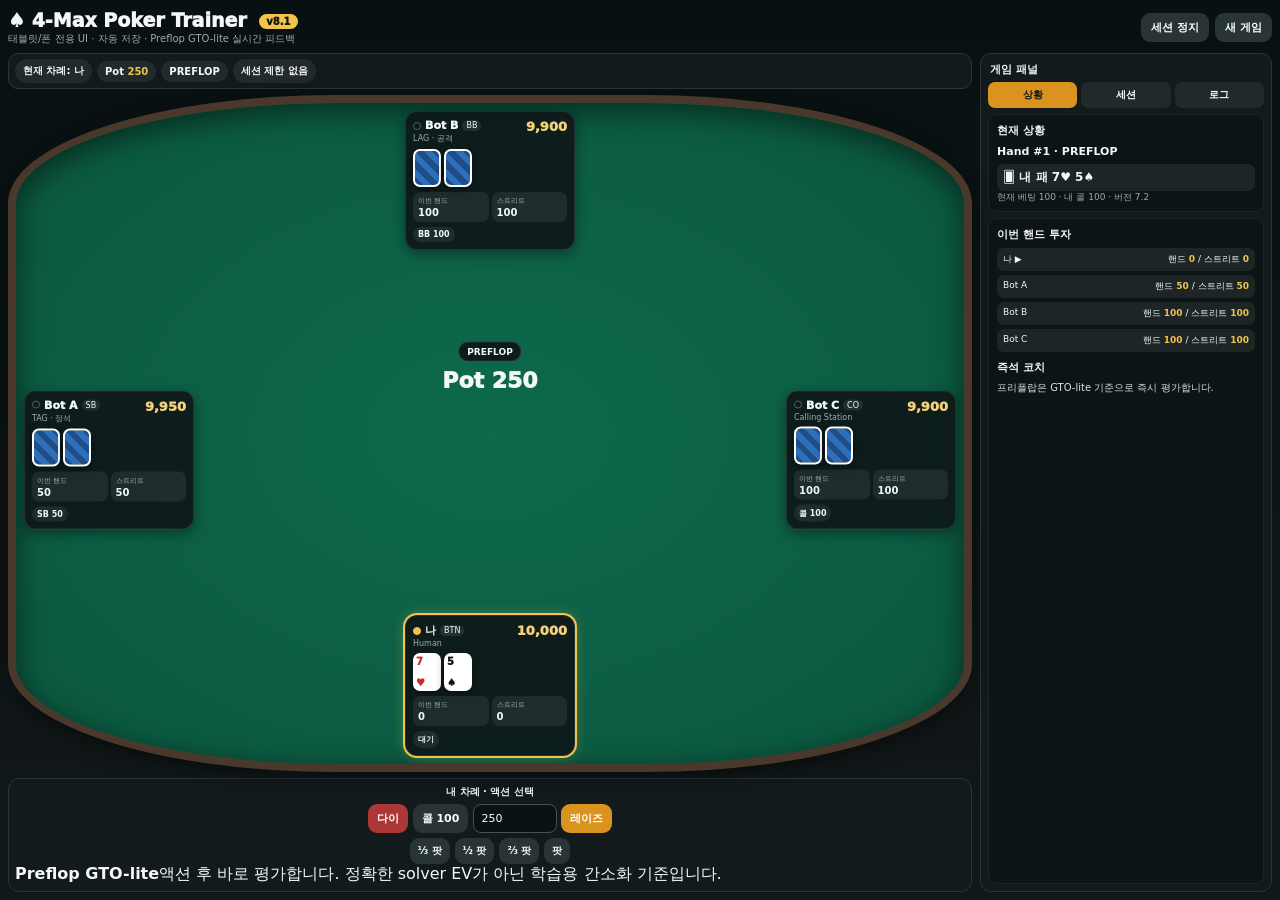
==== commit 8c23676d: "Add v8.1 preflop trainer UI" ====
--- a/index.html
+++ b/index.html
@@ -3,16 +3,16 @@
 <head>
 <meta charset="utf-8">
 <meta name="viewport" content="width=device-width,initial-scale=1,viewport-fit=cover">
-<title>Poker Trainer v8.0</title>
-<link rel="stylesheet" href="style.css?v=80">
+<title>Poker Trainer v8.1</title>
+<link rel="stylesheet" href="style.css?v=81">
 </head>
 <body>
 <input type="checkbox" id="mobilePanelToggle" hidden>
 <div class="app">
   <header class="top">
     <div>
-      <div class="brand">♠ 4-Max Poker Trainer <span class="badge">v8.0</span></div>
-      <div class="sub">태블릿/폰 전용 레이아웃 · 자동 저장 · 자동 다음 핸드 · 규칙 기반 봇</div>
+      <div class="brand">♠ 4-Max Poker Trainer <span class="badge">v8.1</span></div>
+      <div class="sub">태블릿/폰 전용 UI · 자동 저장 · Preflop GTO-lite 실시간 피드백</div>
     </div>
     <div class="topBtns">
       <label for="mobilePanelToggle" class="mobileInfoBtn">정보/설정</label>
@@ -59,6 +59,9 @@
           <button data-f=".667">⅔ 팟</button>
           <button data-f="1">팟</button>
         </div>
+        <div id="gtoFeedback" class="gtoFeedback idle">
+          <b>Preflop GTO-lite</b><span>액션 후 바로 평가합니다. 정확한 solver EV가 아닌 학습용 간소화 기준입니다.</span>
+        </div>
       </section>
     </main>
 
@@ -90,7 +93,7 @@
             <h3>이번 핸드 투자</h3>
             <div id="summary" class="sum"></div>
             <h3 class="coachHeading">즉석 코치</h3>
-            <div id="coach" class="coach">액션하면 짧게 코멘트합니다.</div>
+            <div id="coach" class="coach">프리플랍은 GTO-lite 기준으로 즉시 평가합니다.</div>
           </div>
         </section>
 
@@ -109,7 +112,7 @@
               <div class="field wide"><label class="check"><input id="bust" type="checkbox" checked> 한 명 파산하면 세션 종료</label></div>
               <div class="field wide"><button id="apply" class="primary">설정 적용</button></div>
             </div>
-            <div class="msg" id="msg">시간 제한은 현재 핸드를 끝낸 뒤 적용합니다.</div>
+            <div class="msg" id="msg">추천: 20~30분 세션. 시간 제한은 현재 핸드를 끝낸 뒤 적용합니다.</div>
           </div>
         </section>
 
@@ -117,26 +120,13 @@
           <div class="panel logPanel">
             <h3>액션 로그</h3>
             <div id="log" class="log"></div>
-            <div class="small note">봇은 LLM이 아니라 브라우저에서 즉시 계산되는 규칙 기반 알고리즘입니다.</div>
+            <div class="small note">RFI 평가는 100BB cash의 구현 가능한 GTO 범위를 기준으로 하고, facing-raise 평가는 간소화 휴리스틱입니다.</div>
           </div>
         </section>
       </div>
     </aside>
   </div>
 </div>
-<script src="app.js?v=80"></script>
-<script>
-(function(){
-  const base=window.render;
-  if(typeof base==='function'){
-    window.render=function(){
-      base();
-      const info=document.getElementById('info');
-      if(info) info.textContent=info.textContent.replace(/버전\s+\S+/,'버전 8.0');
-    };
-    window.render();
-  }
-})();
-</script>
+<script src="app.js?v=81"></script>
 </body>
 </html>
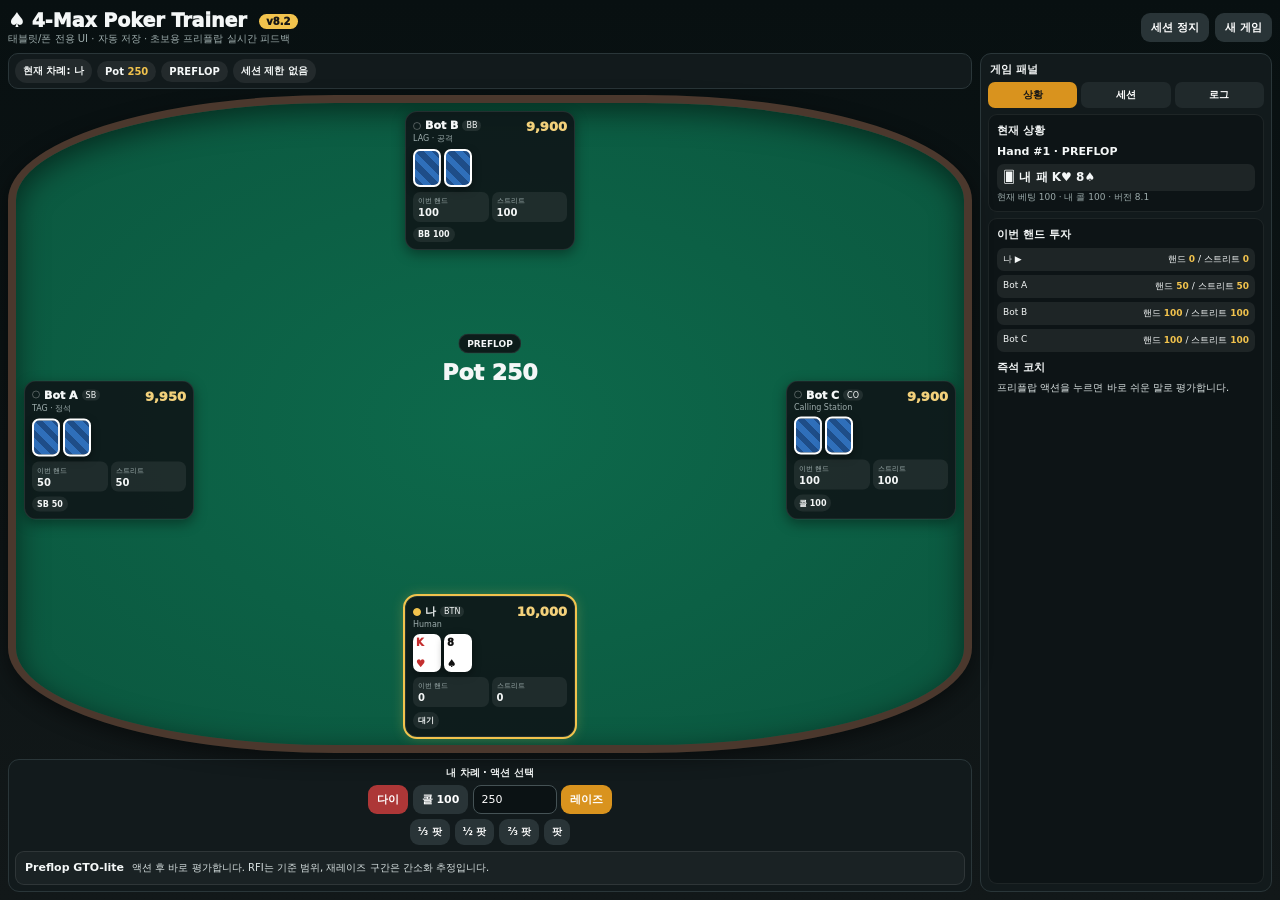
==== commit 3115b675: "Simplify preflop feedback language for beginners" ====
--- a/index.html
+++ b/index.html
@@ -3,16 +3,16 @@
 <head>
 <meta charset="utf-8">
 <meta name="viewport" content="width=device-width,initial-scale=1,viewport-fit=cover">
-<title>Poker Trainer v8.1</title>
-<link rel="stylesheet" href="style.css?v=81">
+<title>Poker Trainer v8.2</title>
+<link rel="stylesheet" href="style.css?v=82">
 </head>
 <body>
 <input type="checkbox" id="mobilePanelToggle" hidden>
 <div class="app">
   <header class="top">
     <div>
-      <div class="brand">♠ 4-Max Poker Trainer <span class="badge">v8.1</span></div>
-      <div class="sub">태블릿/폰 전용 UI · 자동 저장 · Preflop GTO-lite 실시간 피드백</div>
+      <div class="brand">♠ 4-Max Poker Trainer <span class="badge">v8.2</span></div>
+      <div class="sub">태블릿/폰 전용 UI · 자동 저장 · 초보용 프리플랍 실시간 피드백</div>
     </div>
     <div class="topBtns">
       <label for="mobilePanelToggle" class="mobileInfoBtn">정보/설정</label>
@@ -60,7 +60,7 @@
           <button data-f="1">팟</button>
         </div>
         <div id="gtoFeedback" class="gtoFeedback idle">
-          <b>Preflop GTO-lite</b><span>액션 후 바로 평가합니다. 정확한 solver EV가 아닌 학습용 간소화 기준입니다.</span>
+          <b>프리플랍 코치</b><span>먼저 선택해보세요. 누른 뒤 추천 행동과 이유를 한 줄로 알려드립니다.</span>
         </div>
       </section>
     </main>
@@ -93,7 +93,7 @@
             <h3>이번 핸드 투자</h3>
             <div id="summary" class="sum"></div>
             <h3 class="coachHeading">즉석 코치</h3>
-            <div id="coach" class="coach">프리플랍은 GTO-lite 기준으로 즉시 평가합니다.</div>
+            <div id="coach" class="coach">프리플랍 액션을 누르면 바로 쉬운 말로 평가합니다.</div>
           </div>
         </section>
 
@@ -120,13 +120,13 @@
           <div class="panel logPanel">
             <h3>액션 로그</h3>
             <div id="log" class="log"></div>
-            <div class="small note">RFI 평가는 100BB cash의 구현 가능한 GTO 범위를 기준으로 하고, facing-raise 평가는 간소화 휴리스틱입니다.</div>
+            <div class="small note">프리플랍 기본기를 반복해서 익히는 연습용입니다. 자세한 GTO 용어는 화면에서 숨겼습니다.</div>
           </div>
         </section>
       </div>
     </aside>
   </div>
 </div>
-<script src="app.js?v=81"></script>
+<script src="app.js?v=82"></script>
 </body>
 </html>
--- a/style.css
+++ b/style.css
@@ -76,3 +76,15 @@
   .brand{font-size:17px}.sub{font-size:9px}
   .panel h3{font-size:10px}.status{font-size:10px}.sumrow{font-size:8px}.coach{font-size:9px}
 }
+
+.gtoFeedback{margin-top:6px;min-height:34px;display:flex;align-items:center;gap:8px;padding:6px 9px;border:1px solid #ffffff18;border-radius:9px;background:#ffffff09;font-size:10px;line-height:1.25;overflow:hidden}
+.gtoFeedback b{flex:0 0 auto;font-size:11px}
+.gtoFeedback span{min-width:0;white-space:nowrap;overflow:hidden;text-overflow:ellipsis;color:#d8e1e1}
+.gtoFeedback.best{border-color:#5cce8a88;background:#2f9e5c22}.gtoFeedback.best b{color:#80e2a7}
+.gtoFeedback.good{border-color:#9bc65d88;background:#83aa3920}.gtoFeedback.good b{color:#b9e67b}
+.gtoFeedback.inaccuracy{border-color:#e1c75e88;background:#b28e2522}.gtoFeedback.inaccuracy b{color:#f2d86d}
+.gtoFeedback.mistake{border-color:#e28b4388;background:#b65c2522}.gtoFeedback.mistake b{color:#ffad65}
+.gtoFeedback.blunder{border-color:#df565688;background:#a92b2b26}.gtoFeedback.blunder b{color:#ff7777}
+@media(max-width:699px), (max-height:520px) and (max-width:950px){
+ .gtoFeedback{margin-top:4px;min-height:27px;padding:4px 6px;gap:5px;font-size:8px}.gtoFeedback b{font-size:8px}.gtoFeedback span{font-size:8px}
+}
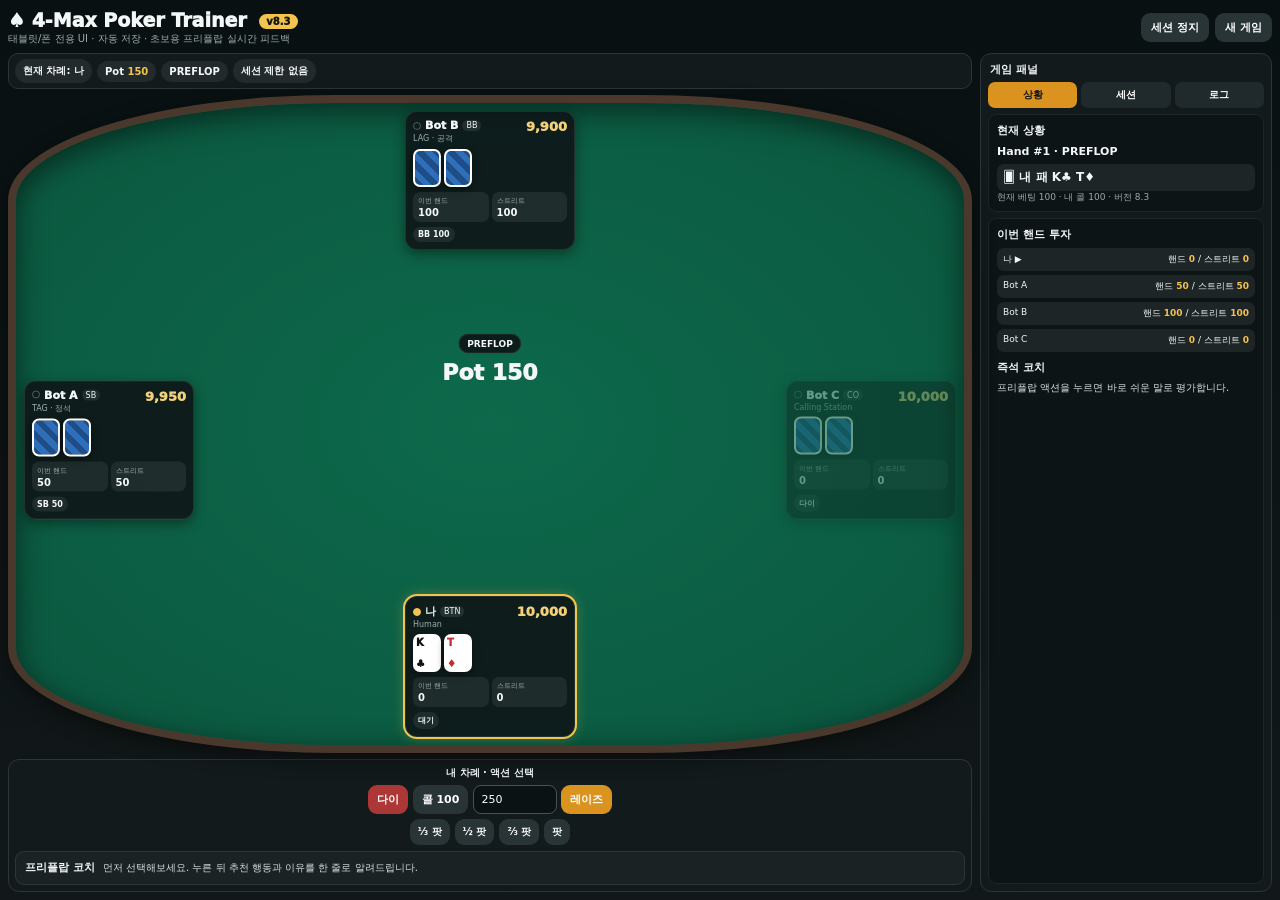
==== commit 2f8ec5c6: "Bump UI to v8.3" ====
--- a/index.html
+++ b/index.html
@@ -3,15 +3,15 @@
 <head>
 <meta charset="utf-8">
 <meta name="viewport" content="width=device-width,initial-scale=1,viewport-fit=cover">
-<title>Poker Trainer v8.2</title>
-<link rel="stylesheet" href="style.css?v=82">
+<title>Poker Trainer v8.3</title>
+<link rel="stylesheet" href="style.css?v=83">
 </head>
 <body>
 <input type="checkbox" id="mobilePanelToggle" hidden>
 <div class="app">
   <header class="top">
     <div>
-      <div class="brand">♠ 4-Max Poker Trainer <span class="badge">v8.2</span></div>
+      <div class="brand">♠ 4-Max Poker Trainer <span class="badge">v8.3</span></div>
       <div class="sub">태블릿/폰 전용 UI · 자동 저장 · 초보용 프리플랍 실시간 피드백</div>
     </div>
     <div class="topBtns">
@@ -127,6 +127,6 @@
     </aside>
   </div>
 </div>
-<script src="app.js?v=82"></script>
+<script src="app.js?v=83"></script>
 </body>
 </html>
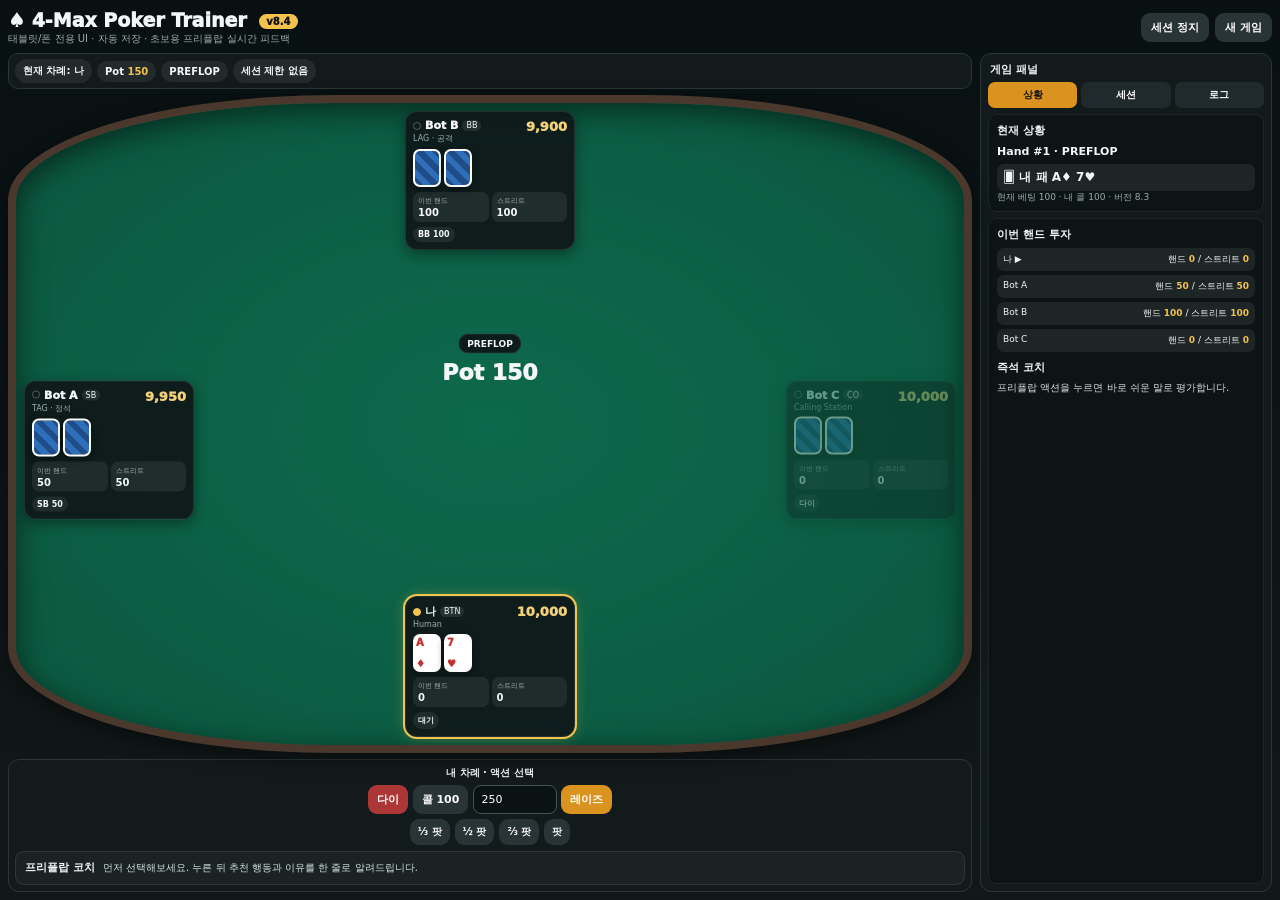
==== commit 40b79864: "Add mobile current-hand log overlay" ====
--- a/index.html
+++ b/index.html
@@ -3,15 +3,15 @@
 <head>
 <meta charset="utf-8">
 <meta name="viewport" content="width=device-width,initial-scale=1,viewport-fit=cover">
-<title>Poker Trainer v8.3</title>
-<link rel="stylesheet" href="style.css?v=83">
+<title>Poker Trainer v8.4</title>
+<link rel="stylesheet" href="style.css?v=84">
 </head>
 <body>
 <input type="checkbox" id="mobilePanelToggle" hidden>
 <div class="app">
   <header class="top">
     <div>
-      <div class="brand">♠ 4-Max Poker Trainer <span class="badge">v8.3</span></div>
+      <div class="brand">♠ 4-Max Poker Trainer <span class="badge">v8.4</span></div>
       <div class="sub">태블릿/폰 전용 UI · 자동 저장 · 초보용 프리플랍 실시간 피드백</div>
     </div>
     <div class="topBtns">
@@ -31,6 +31,7 @@
       </div>
 
       <section class="table">
+        <div class="handLogFloat" id="handLogFloat"><b>현재 핸드</b><div id="handLogMini"></div></div>
         <div id="seat0" class="seat s0"></div>
         <div id="seat1" class="seat s1"></div>
         <div id="seat2" class="seat s2"></div>
@@ -127,6 +128,6 @@
     </aside>
   </div>
 </div>
-<script src="app.js?v=83"></script>
+<script src="app.js?v=84"></script>
 </body>
 </html>
--- a/style.css
+++ b/style.css
@@ -88,3 +88,5 @@
 @media(max-width:699px), (max-height:520px) and (max-width:950px){
  .gtoFeedback{margin-top:4px;min-height:27px;padding:4px 6px;gap:5px;font-size:8px}.gtoFeedback b{font-size:8px}.gtoFeedback span{font-size:8px}
 }
+
+.gtoFeedback.mixed{border-color:#a66cff88;background:#7b4acb22}.gtoFeedback.mixed b{color:#c7a3ff}
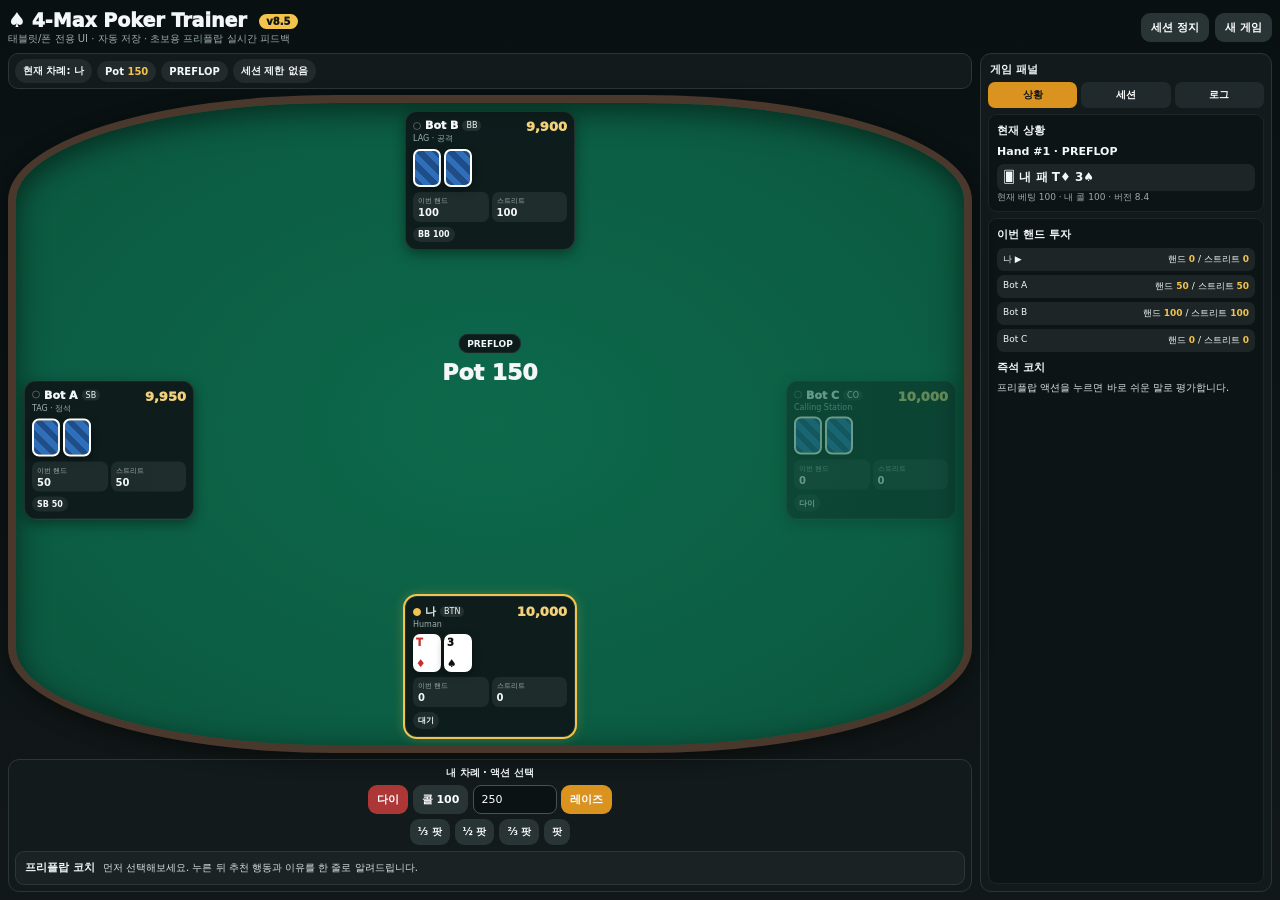
==== commit cbbeda54: "Bump UI to v8.5" ====
--- a/index.html
+++ b/index.html
@@ -3,15 +3,15 @@
 <head>
 <meta charset="utf-8">
 <meta name="viewport" content="width=device-width,initial-scale=1,viewport-fit=cover">
-<title>Poker Trainer v8.4</title>
-<link rel="stylesheet" href="style.css?v=84">
+<title>Poker Trainer v8.5</title>
+<link rel="stylesheet" href="style.css?v=85">
 </head>
 <body>
 <input type="checkbox" id="mobilePanelToggle" hidden>
 <div class="app">
   <header class="top">
     <div>
-      <div class="brand">♠ 4-Max Poker Trainer <span class="badge">v8.4</span></div>
+      <div class="brand">♠ 4-Max Poker Trainer <span class="badge">v8.5</span></div>
       <div class="sub">태블릿/폰 전용 UI · 자동 저장 · 초보용 프리플랍 실시간 피드백</div>
     </div>
     <div class="topBtns">
@@ -128,6 +128,6 @@
     </aside>
   </div>
 </div>
-<script src="app.js?v=84"></script>
+<script src="app.js?v=85"></script>
 </body>
 </html>
--- a/style.css
+++ b/style.css
@@ -90,3 +90,32 @@
 }
 
 .gtoFeedback.mixed{border-color:#a66cff88;background:#7b4acb22}.gtoFeedback.mixed b{color:#c7a3ff}
+
+/* v8.4: mobile action buttons + current-hand mini log */
+.handLogFloat{display:none}
+@media(max-width:699px), (max-height:520px) and (max-width:950px){
+  .handLogFloat{
+    display:block;position:absolute;z-index:6;left:8px;top:8px;
+    width:112px;max-height:122px;overflow:hidden;
+    padding:7px 8px;border:1px solid #ffffff24;border-radius:10px;
+    background:#07100ed9;box-shadow:0 5px 14px #0006;
+    font-size:8px;line-height:1.34;color:#dce6e2;pointer-events:none
+  }
+  .handLogFloat>b{display:block;margin-bottom:4px;font-size:9px;color:#fff}
+  #handLogMini{display:flex;flex-direction:column;gap:2px}
+  #handLogMini div{white-space:nowrap;overflow:hidden;text-overflow:ellipsis}
+  .s2{left:66%;top:3px;transform:translateX(-50%)}
+
+  .controls{padding:7px}
+  .ctitle{font-size:10px;margin-bottom:6px}
+  .mainActions{gap:6px;flex-wrap:nowrap}
+  .mainActions>button{min-height:48px;font-size:14px;padding:10px 14px;border-radius:12px}
+  #fold{min-width:66px}
+  #call{min-width:88px}
+  .raise{gap:5px;min-width:0;flex:1}
+  .raise input{height:48px;width:76px;min-width:0;flex:1;font-size:14px;padding:9px 10px;border-radius:11px}
+  .raise button{height:48px;min-width:76px;font-size:14px;padding:9px 11px;border-radius:11px}
+  .sizeActions{margin-top:6px;gap:5px}
+  .sizeActions button{min-height:34px;font-size:10px;padding:6px 9px}
+  .gtoFeedback{margin-top:5px;min-height:30px;padding:5px 7px}
+}
